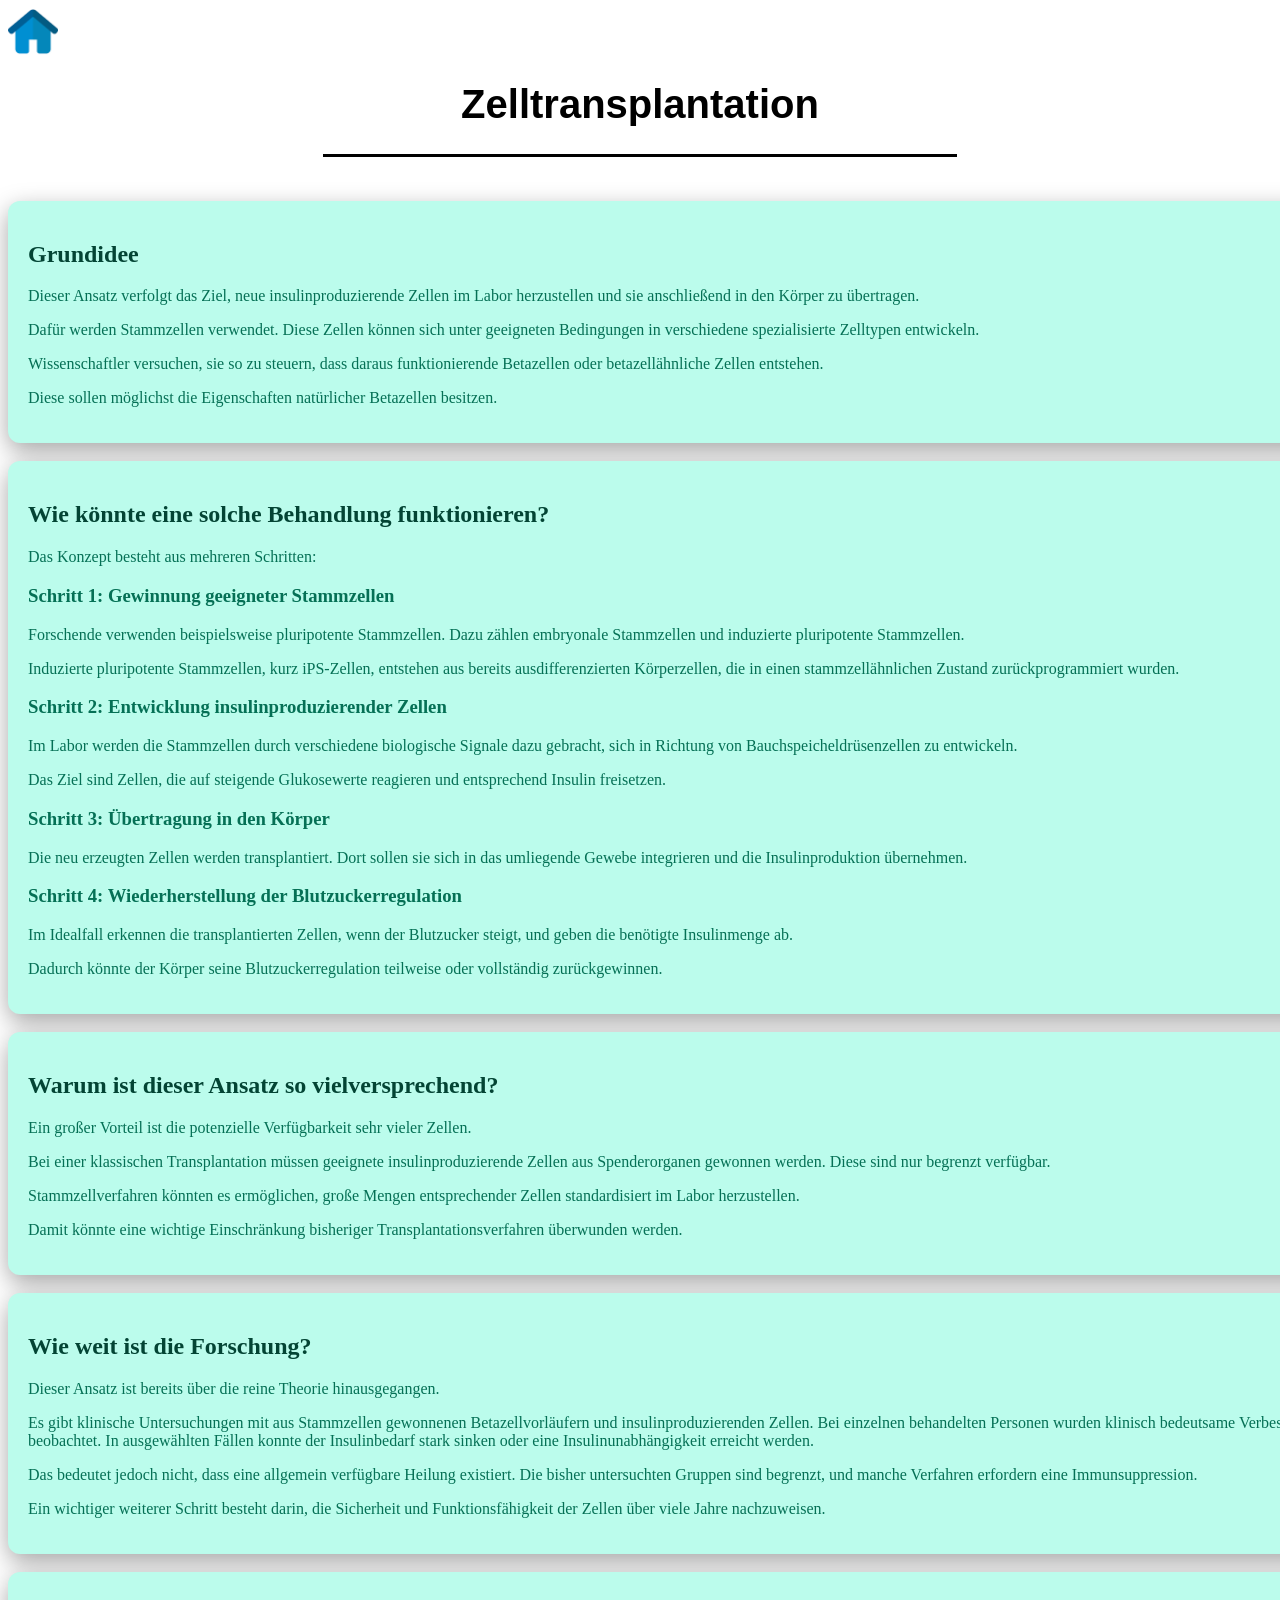
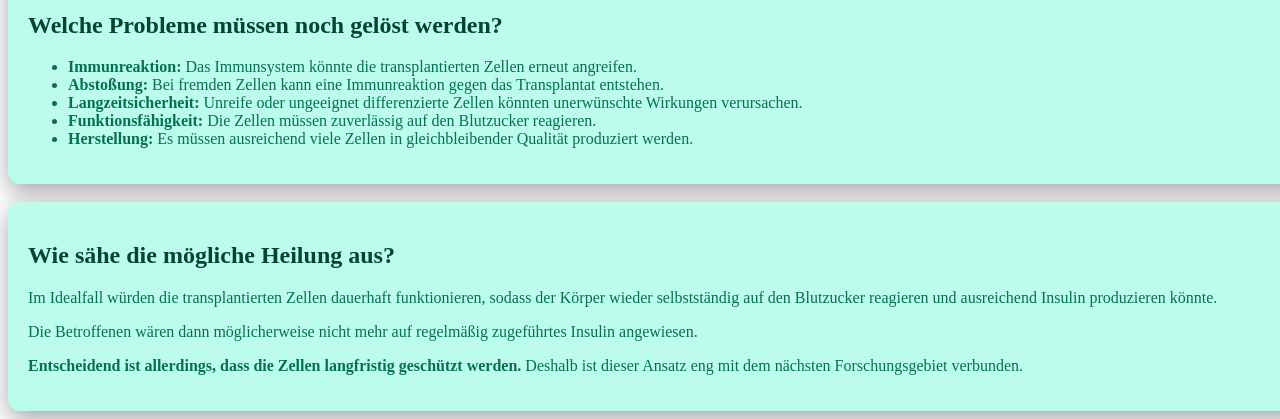
==== Diabetes1.html @ d4abb4f4 "Add files via upload" ====
<html lang="de">
  <head>
    <meta charset="utf-8">
    <meta name="viewport" content="width=device-width, initial-scale=1.0">
    <title>Heilung von Diabetes</title>
<link rel="stylesheet" type="text/css" href="mystyle1.css">
<style type="text/css"></style>
  </head>
  <body>

<a href="index.html"> <img src="Home.png" alt="Homepage" title="Homepage" width="50px">  </a>


<h1> Zelltransplantation </h1>

<hr width="50%" size="3" color="black"> <br> <br>


<div class="Zelltransplantation1">
<h2>Grundidee</h2> <p> Dieser Ansatz verfolgt das Ziel, neue insulinproduzierende Zellen im Labor herzustellen und sie anschließend in den Körper zu übertragen. </p> 
<p> Dafür werden Stammzellen verwendet. Diese Zellen können sich unter geeigneten Bedingungen in verschiedene spezialisierte Zelltypen entwickeln. </p> 
<p> Wissenschaftler versuchen, sie so zu steuern, dass daraus funktionierende Betazellen oder betazellähnliche Zellen entstehen. </p> 
<p> Diese sollen möglichst die Eigenschaften natürlicher Betazellen besitzen. </p> </div>
<br>
<div class="Zelltransplantation2">
<h2>Wie könnte eine solche Behandlung funktionieren?</h2> 
<p> Das Konzept besteht aus mehreren Schritten: </p> 
<h3>Schritt 1: Gewinnung geeigneter Stammzellen</h3> 
<p> Forschende verwenden beispielsweise pluripotente Stammzellen. Dazu zählen embryonale Stammzellen und induzierte pluripotente Stammzellen. </p> 
<p> Induzierte pluripotente Stammzellen, kurz iPS-Zellen, entstehen aus bereits ausdifferenzierten Körperzellen, die in einen stammzellähnlichen Zustand zurückprogrammiert wurden. </p> 
<h3>Schritt 2: Entwicklung insulinproduzierender Zellen</h3> 
<p> Im Labor werden die Stammzellen durch verschiedene biologische Signale dazu gebracht, sich in Richtung von Bauchspeicheldrüsenzellen zu entwickeln. </p> <p> Das Ziel sind Zellen, die auf steigende Glukosewerte reagieren und entsprechend Insulin freisetzen. </p> 
<h3>Schritt 3: Übertragung in den Körper</h3> 
<p> Die neu erzeugten Zellen werden transplantiert. Dort sollen sie sich in das umliegende Gewebe integrieren und die Insulinproduktion übernehmen. </p> 
<h3>Schritt 4: Wiederherstellung der Blutzuckerregulation</h3> 
<p> Im Idealfall erkennen die transplantierten Zellen, wenn der Blutzucker steigt, und geben die benötigte Insulinmenge ab. </p> 
<p> Dadurch könnte der Körper seine Blutzuckerregulation teilweise oder vollständig zurückgewinnen. </p> </div>
<br>
<div class="Zelltransplantation3">
<h2>Warum ist dieser Ansatz so vielversprechend?</h2> 
<p> Ein großer Vorteil ist die potenzielle Verfügbarkeit sehr vieler Zellen. </p> 
<p> Bei einer klassischen Transplantation müssen geeignete insulinproduzierende Zellen aus Spenderorganen gewonnen werden. Diese sind nur begrenzt verfügbar. </p> 
<p> Stammzellverfahren könnten es ermöglichen, große Mengen entsprechender Zellen standardisiert im Labor herzustellen. </p> 
<p> Damit könnte eine wichtige Einschränkung bisheriger Transplantationsverfahren überwunden werden. </p> </div>
<br>
<div class="Zelltransplantation4">
<h2>Wie weit ist die Forschung?</h2> 
<p> Dieser Ansatz ist bereits über die reine Theorie hinausgegangen. </p> 
<p> Es gibt klinische Untersuchungen mit aus Stammzellen gewonnenen Betazellvorläufern und insulinproduzierenden Zellen. Bei einzelnen behandelten Personen wurden klinisch bedeutsame Verbesserungen der Insulinproduktion beobachtet. In ausgewählten Fällen konnte der Insulinbedarf stark sinken oder eine Insulinunabhängigkeit erreicht werden. </p> 
<p> Das bedeutet jedoch nicht, dass eine allgemein verfügbare Heilung existiert. Die bisher untersuchten Gruppen sind begrenzt, und manche Verfahren erfordern eine Immunsuppression. </p> 
<p> Ein wichtiger weiterer Schritt besteht darin, die Sicherheit und Funktionsfähigkeit der Zellen über viele Jahre nachzuweisen. </p> </div>
<br>
<div class="Zelltransplantation5">
<h2>Welche Probleme müssen noch gelöst werden?</h2> 
<ul> 
<li> 
<strong>Immunreaktion:</strong> Das Immunsystem könnte die transplantierten Zellen erneut angreifen. </li> 
<li> 
<strong>Abstoßung:</strong> Bei fremden Zellen kann eine Immunreaktion gegen das Transplantat entstehen. </li> 
<li> 
<strong>Langzeitsicherheit:</strong> Unreife oder ungeeignet differenzierte Zellen könnten unerwünschte Wirkungen verursachen. </li> 
<li> 
<strong>Funktionsfähigkeit:</strong> Die Zellen müssen zuverlässig auf den Blutzucker reagieren. </li> 
<li> 
<strong>Herstellung:</strong> Es müssen ausreichend viele Zellen in gleichbleibender Qualität produziert werden. </li> 
</ul> </div>
<br>
<div class="Zelltransplantation6">
<h2>Wie sähe die mögliche Heilung aus?</h2> 
<p> Im Idealfall würden die transplantierten Zellen dauerhaft funktionieren, sodass der Körper wieder selbstständig auf den Blutzucker reagieren und ausreichend Insulin produzieren könnte. </p> 
<p> Die Betroffenen wären dann möglicherweise nicht mehr auf regelmäßig zugeführtes Insulin angewiesen. </p> 
<p> 
<strong> Entscheidend ist allerdings, dass die Zellen langfristig geschützt werden. </strong> Deshalb ist dieser Ansatz eng mit dem nächsten Forschungsgebiet verbunden. </p></div>



  </body>
</html>
---- mystyle1.css ----
h1 {text-align: center; font-family:helvetica; font-size: 40px}

h2 {color: #034434}




.Zelltransplantation1{
	width: 1500px;
    	padding: 20px;
    	background-color: #BBFCEC;
    	color: #057055;
    	border-radius: 12px;

    	margin-right: auto;
    	margin-left: 0;
	box-shadow: 0 8px 24px rgba(0, 0, 0, 0.35);

}

.Zelltransplantation2{
	width: 1500px;
    	padding: 20px;
    	background-color: #BBFCEC;
    	color: #057055;
    	border-radius: 12px;

    	margin-right: auto;
    	margin-left: 0;
  	box-shadow: 0 8px 24px rgba(0, 0, 0, 0.35);

}

.Zelltransplantation3{
	width: 1500px;
    	padding: 20px;
    	background-color: #BBFCEC;
    	color: #057055;
    	border-radius: 12px;

    	margin-right: auto;
    	margin-left: 0;
 	box-shadow: 0 8px 24px rgba(0, 0, 0, 0.35);

}

.Zelltransplantation4{
	width: 1500px;
    	padding: 20px;
    	background-color: #BBFCEC;
    	color: #057055;
    	border-radius: 12px;

    	margin-right: auto;
    	margin-left: 0;
   	box-shadow: 0 8px 24px rgba(0, 0, 0, 0.35);

}

.Zelltransplantation5{
	width: 1500px;
    	padding: 20px;
    	background-color: #BBFCEC;
    	color: #057055;
    	border-radius: 12px;

    	margin-right: auto;
    	margin-left: 0;
   	box-shadow: 0 8px 24px rgba(0, 0, 0, 0.35);

}

.Zelltransplantation6{
	width: 1500px;
    	padding: 20px;
    	background-color: #BBFCEC;
    	color: #057055;
    	border-radius: 12px;

    	margin-right: auto;
    	margin-left: 0;
    	box-shadow: 0 8px 24px rgba(0, 0, 0, 0.35);

}

.Betazellen1{
	width: 1500px;
    	padding: 20px;
    	background-color: #BBFCEC;
    	color: #057055;
    	border-radius: 12px;

    	margin-right: auto;
    	margin-left: 0;
    	box-shadow: 0 8px 24px rgba(0, 0, 0, 0.35);

}

.Betazellen2{
	width: 1500px;
    	padding: 20px;
    	background-color: #BBFCEC;
    	color: #057055;
    	border-radius: 12px;

    	margin-right: auto;
    	margin-left: 0;
    	box-shadow: 0 8px 24px rgba(0, 0, 0, 0.35);

}

.Betazellen3{
	width: 1500px;
    	padding: 20px;
    	background-color: #BBFCEC;
    	color: #057055;
    	border-radius: 12px;

    	margin-right: auto;
    	margin-left: 0;
    	box-shadow: 0 8px 24px rgba(0, 0, 0, 0.35);

}

.Betazellen4{
	width: 1500px;
    	padding: 20px;
    	background-color: #BBFCEC;
    	color: #057055;
    	border-radius: 12px;

    	margin-right: auto;
    	margin-left: 0;
    	box-shadow: 0 8px 24px rgba(0, 0, 0, 0.35);

}

.Betazellen5{
	width: 1500px;
    	padding: 20px;
    	background-color: #BBFCEC;
    	color: #057055;
    	border-radius: 12px;

    	margin-right: auto;
    	margin-left: 0;
    	box-shadow: 0 8px 24px rgba(0, 0, 0, 0.35);

}

.Betazellen6{
	width: 1500px;
    	padding: 20px;
    	background-color: #BBFCEC;
    	color: #057055;
    	border-radius: 12px;

    	margin-right: auto;
    	margin-left: 0;
    	box-shadow: 0 8px 24px rgba(0, 0, 0, 0.35);

}

.Immunsystem{
	width: 1500px;
    	padding: 20px;
    	background-color: #BBFCEC;
    	color: #057055;
    	border-radius: 12px;

    	margin-right: auto;
    	margin-left: 0;
    	box-shadow: 0 8px 24px rgba(0, 0, 0, 0.35);

}

.Bauchspeicheldruese{
	width: 1500px;
    	padding: 20px;
    	background-color: #BBFCEC;
    	color: #057055;
    	border-radius: 12px;

    	margin-right: auto;
    	margin-left: 0;
    	box-shadow: 0 8px 24px rgba(0, 0, 0, 0.35);

}

.Typ2Diabetes{
	width: 1500px;
    	padding: 20px;
    	background-color: #BBFCEC;
    	color: #057055;
    	border-radius: 12px;

    	margin-right: auto;
    	margin-left: 0;
    	box-shadow: 0 8px 24px rgba(0, 0, 0, 0.35);

}
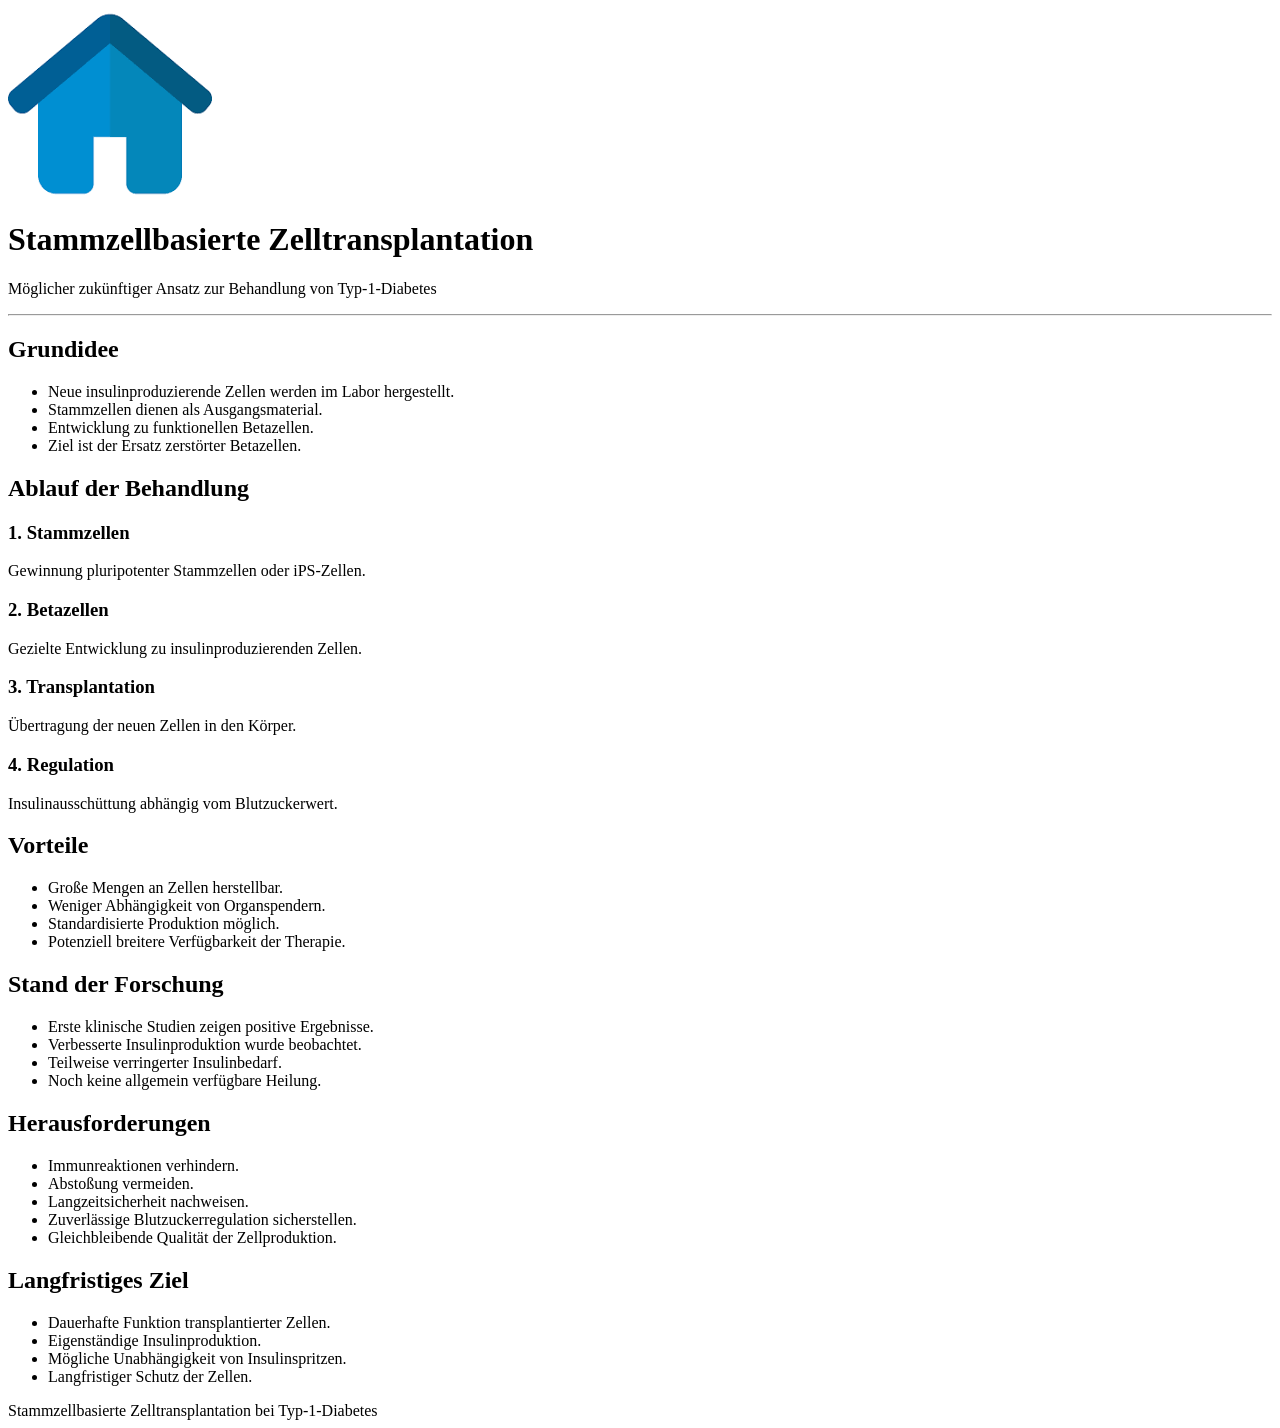
==== commit 08bbeb68: "Refactor Diabetes1.html with updated structure" ====
--- a/Diabetes1.html
+++ b/Diabetes1.html
@@ -3,76 +3,111 @@
     <meta charset="utf-8">
     <meta name="viewport" content="width=device-width, initial-scale=1.0">
     <title>Heilung von Diabetes</title>
-<link rel="stylesheet" type="text/css" href="mystyle1.css">
+<link rel="stylesheet" type="text/css" href="mystylecsszelltrans.css">
 <style type="text/css"></style>
   </head>
   <body>
 
-<a href="index.html"> <img src="Home.png" alt="Homepage" title="Homepage" width="50px">  </a>
 
 
-<h1> Zelltransplantation </h1>
-
-<hr width="50%" size="3" color="black"> <br> <br>
+  <header>
+    <a href="index.html" class="home-btn">
+      <img src="Home.png" alt="Startseite" title="Startseite">
+    </a>
 
 
-<div class="Zelltransplantation1">
-<h2>Grundidee</h2> <p> Dieser Ansatz verfolgt das Ziel, neue insulinproduzierende Zellen im Labor herzustellen und sie anschließend in den Körper zu übertragen. </p> 
-<p> Dafür werden Stammzellen verwendet. Diese Zellen können sich unter geeigneten Bedingungen in verschiedene spezialisierte Zelltypen entwickeln. </p> 
-<p> Wissenschaftler versuchen, sie so zu steuern, dass daraus funktionierende Betazellen oder betazellähnliche Zellen entstehen. </p> 
-<p> Diese sollen möglichst die Eigenschaften natürlicher Betazellen besitzen. </p> </div>
-<br>
-<div class="Zelltransplantation2">
-<h2>Wie könnte eine solche Behandlung funktionieren?</h2> 
-<p> Das Konzept besteht aus mehreren Schritten: </p> 
-<h3>Schritt 1: Gewinnung geeigneter Stammzellen</h3> 
-<p> Forschende verwenden beispielsweise pluripotente Stammzellen. Dazu zählen embryonale Stammzellen und induzierte pluripotente Stammzellen. </p> 
-<p> Induzierte pluripotente Stammzellen, kurz iPS-Zellen, entstehen aus bereits ausdifferenzierten Körperzellen, die in einen stammzellähnlichen Zustand zurückprogrammiert wurden. </p> 
-<h3>Schritt 2: Entwicklung insulinproduzierender Zellen</h3> 
-<p> Im Labor werden die Stammzellen durch verschiedene biologische Signale dazu gebracht, sich in Richtung von Bauchspeicheldrüsenzellen zu entwickeln. </p> <p> Das Ziel sind Zellen, die auf steigende Glukosewerte reagieren und entsprechend Insulin freisetzen. </p> 
-<h3>Schritt 3: Übertragung in den Körper</h3> 
-<p> Die neu erzeugten Zellen werden transplantiert. Dort sollen sie sich in das umliegende Gewebe integrieren und die Insulinproduktion übernehmen. </p> 
-<h3>Schritt 4: Wiederherstellung der Blutzuckerregulation</h3> 
-<p> Im Idealfall erkennen die transplantierten Zellen, wenn der Blutzucker steigt, und geben die benötigte Insulinmenge ab. </p> 
-<p> Dadurch könnte der Körper seine Blutzuckerregulation teilweise oder vollständig zurückgewinnen. </p> </div>
-<br>
-<div class="Zelltransplantation3">
-<h2>Warum ist dieser Ansatz so vielversprechend?</h2> 
-<p> Ein großer Vorteil ist die potenzielle Verfügbarkeit sehr vieler Zellen. </p> 
-<p> Bei einer klassischen Transplantation müssen geeignete insulinproduzierende Zellen aus Spenderorganen gewonnen werden. Diese sind nur begrenzt verfügbar. </p> 
-<p> Stammzellverfahren könnten es ermöglichen, große Mengen entsprechender Zellen standardisiert im Labor herzustellen. </p> 
-<p> Damit könnte eine wichtige Einschränkung bisheriger Transplantationsverfahren überwunden werden. </p> </div>
-<br>
-<div class="Zelltransplantation4">
-<h2>Wie weit ist die Forschung?</h2> 
-<p> Dieser Ansatz ist bereits über die reine Theorie hinausgegangen. </p> 
-<p> Es gibt klinische Untersuchungen mit aus Stammzellen gewonnenen Betazellvorläufern und insulinproduzierenden Zellen. Bei einzelnen behandelten Personen wurden klinisch bedeutsame Verbesserungen der Insulinproduktion beobachtet. In ausgewählten Fällen konnte der Insulinbedarf stark sinken oder eine Insulinunabhängigkeit erreicht werden. </p> 
-<p> Das bedeutet jedoch nicht, dass eine allgemein verfügbare Heilung existiert. Die bisher untersuchten Gruppen sind begrenzt, und manche Verfahren erfordern eine Immunsuppression. </p> 
-<p> Ein wichtiger weiterer Schritt besteht darin, die Sicherheit und Funktionsfähigkeit der Zellen über viele Jahre nachzuweisen. </p> </div>
-<br>
-<div class="Zelltransplantation5">
-<h2>Welche Probleme müssen noch gelöst werden?</h2> 
-<ul> 
-<li> 
-<strong>Immunreaktion:</strong> Das Immunsystem könnte die transplantierten Zellen erneut angreifen. </li> 
-<li> 
-<strong>Abstoßung:</strong> Bei fremden Zellen kann eine Immunreaktion gegen das Transplantat entstehen. </li> 
-<li> 
-<strong>Langzeitsicherheit:</strong> Unreife oder ungeeignet differenzierte Zellen könnten unerwünschte Wirkungen verursachen. </li> 
-<li> 
-<strong>Funktionsfähigkeit:</strong> Die Zellen müssen zuverlässig auf den Blutzucker reagieren. </li> 
-<li> 
-<strong>Herstellung:</strong> Es müssen ausreichend viele Zellen in gleichbleibender Qualität produziert werden. </li> 
-</ul> </div>
-<br>
-<div class="Zelltransplantation6">
-<h2>Wie sähe die mögliche Heilung aus?</h2> 
-<p> Im Idealfall würden die transplantierten Zellen dauerhaft funktionieren, sodass der Körper wieder selbstständig auf den Blutzucker reagieren und ausreichend Insulin produzieren könnte. </p> 
-<p> Die Betroffenen wären dann möglicherweise nicht mehr auf regelmäßig zugeführtes Insulin angewiesen. </p> 
-<p> 
-<strong> Entscheidend ist allerdings, dass die Zellen langfristig geschützt werden. </strong> Deshalb ist dieser Ansatz eng mit dem nächsten Forschungsgebiet verbunden. </p></div>
+    <h1>Stammzellbasierte Zelltransplantation</h1>
+    <p>Möglicher zukünftiger Ansatz zur Behandlung von Typ-1-Diabetes</p>
+  </header>
 
+  <hr>
 
+  <div class="container">
+
+    <div class="card">
+      <h2>Grundidee</h2>
+      <ul>
+        <li>Neue insulinproduzierende Zellen werden im Labor hergestellt.</li>
+        <li>Stammzellen dienen als Ausgangsmaterial.</li>
+        <li>Entwicklung zu funktionellen Betazellen.</li>
+        <li>Ziel ist der Ersatz zerstörter Betazellen.</li>
+      </ul>
+    </div>
+
+    <div class="card">
+      <h2>Ablauf der Behandlung</h2>
+
+      <div class="process">
+
+        <div class="step">
+          <h3>1. Stammzellen</h3>
+          <p>Gewinnung pluripotenter Stammzellen oder iPS-Zellen.</p>
+        </div>
+
+        <div class="step">
+          <h3>2. Betazellen</h3>
+          <p>Gezielte Entwicklung zu insulinproduzierenden Zellen.</p>
+        </div>
+
+        <div class="step">
+          <h3>3. Transplantation</h3>
+          <p>Übertragung der neuen Zellen in den Körper.</p>
+        </div>
+
+        <div class="step">
+          <h3>4. Regulation</h3>
+          <p>Insulinausschüttung abhängig vom Blutzuckerwert.</p>
+        </div>
+
+      </div>
+    </div>
+
+    <div class="card highlight">
+      <h2>Vorteile</h2>
+      <ul>
+        <li>Große Mengen an Zellen herstellbar.</li>
+        <li>Weniger Abhängigkeit von Organspendern.</li>
+        <li>Standardisierte Produktion möglich.</li>
+        <li>Potenziell breitere Verfügbarkeit der Therapie.</li>
+      </ul>
+    </div>
+
+    <div class="card">
+      <h2> Stand der Forschung</h2>
+      <ul>
+        <li>Erste klinische Studien zeigen positive Ergebnisse.</li>
+        <li>Verbesserte Insulinproduktion wurde beobachtet.</li>
+        <li>Teilweise verringerter Insulinbedarf.</li>
+        <li>Noch keine allgemein verfügbare Heilung.</li>
+      </ul>
+    </div>
+
+    <div class="card">
+      <h2>Herausforderungen</h2>
+      <ul>
+        <li>Immunreaktionen verhindern.</li>
+        <li>Abstoßung vermeiden.</li>
+        <li>Langzeitsicherheit nachweisen.</li>
+        <li>Zuverlässige Blutzuckerregulation sicherstellen.</li>
+        <li>Gleichbleibende Qualität der Zellproduktion.</li>
+      </ul>
+    </div>
+
+    <div class="card highlight">
+      <h2>Langfristiges Ziel</h2>
+      <ul>
+        <li>Dauerhafte Funktion transplantierter Zellen.</li>
+        <li>Eigenständige Insulinproduktion.</li>
+        <li>Mögliche Unabhängigkeit von Insulinspritzen.</li>
+        <li>Langfristiger Schutz der Zellen.</li>
+      </ul>
+    </div>
+
+  </div>
+
+  <footer>
+    Stammzellbasierte Zelltransplantation bei Typ-1-Diabetes
+  </footer>
 
   </body>
-</html>+</html>
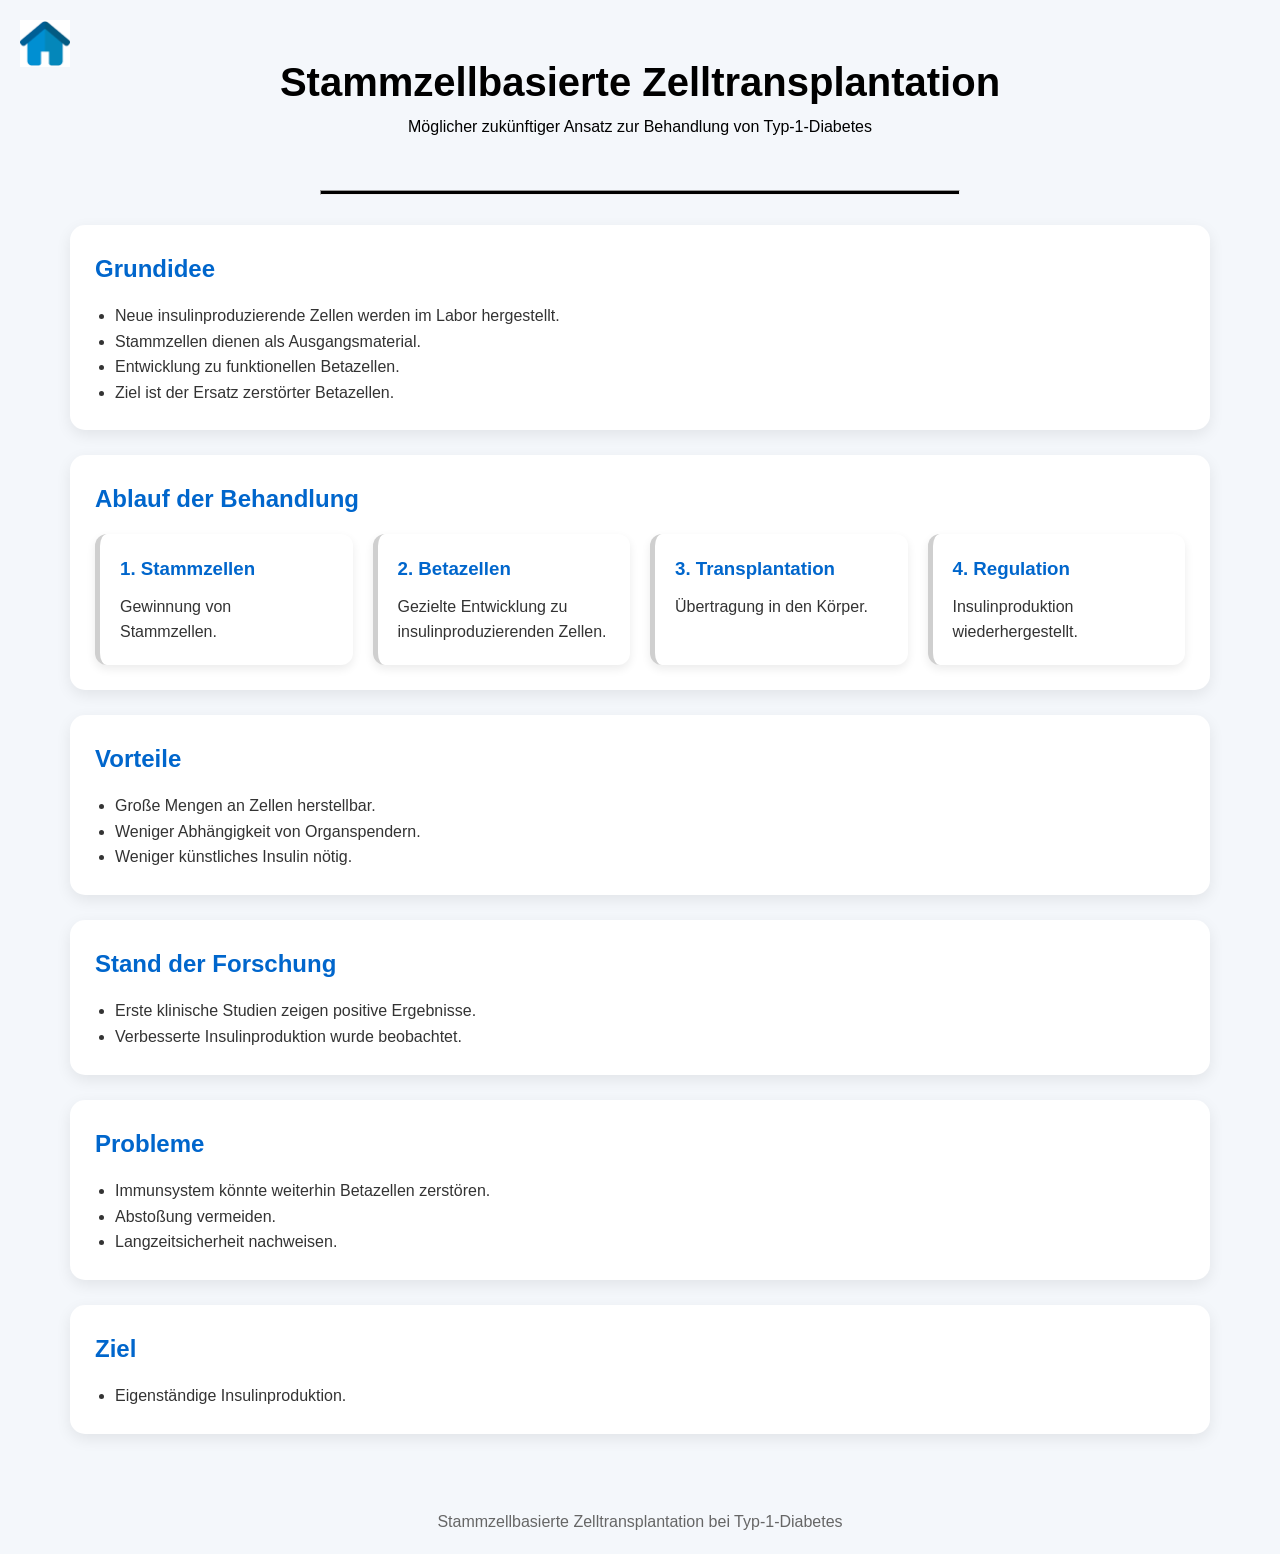
==== commit 1f7abfb8: "Diabetes1.html aktualisieren" ====
--- a/Diabetes1.html
+++ b/Diabetes1.html
@@ -41,7 +41,7 @@
 
         <div class="step">
           <h3>1. Stammzellen</h3>
-          <p>Gewinnung pluripotenter Stammzellen oder iPS-Zellen.</p>
+          <p>Gewinnung von Stammzellen.</p>
         </div>
 
         <div class="step">
@@ -51,12 +51,12 @@
 
         <div class="step">
           <h3>3. Transplantation</h3>
-          <p>Übertragung der neuen Zellen in den Körper.</p>
+          <p>Übertragung in den Körper.</p>
         </div>
 
         <div class="step">
           <h3>4. Regulation</h3>
-          <p>Insulinausschüttung abhängig vom Blutzuckerwert.</p>
+          <p>Insulinproduktion wiederhergestellt.</p>
         </div>
 
       </div>
@@ -67,8 +67,7 @@
       <ul>
         <li>Große Mengen an Zellen herstellbar.</li>
         <li>Weniger Abhängigkeit von Organspendern.</li>
-        <li>Standardisierte Produktion möglich.</li>
-        <li>Potenziell breitere Verfügbarkeit der Therapie.</li>
+       <li>Weniger künstliches Insulin nötig.</li> 
       </ul>
     </div>
 
@@ -77,29 +76,26 @@
       <ul>
         <li>Erste klinische Studien zeigen positive Ergebnisse.</li>
         <li>Verbesserte Insulinproduktion wurde beobachtet.</li>
-        <li>Teilweise verringerter Insulinbedarf.</li>
-        <li>Noch keine allgemein verfügbare Heilung.</li>
+       
       </ul>
     </div>
 
     <div class="card">
-      <h2>Herausforderungen</h2>
+      <h2>Probleme</h2>
       <ul>
-        <li>Immunreaktionen verhindern.</li>
+        <li>Immunsystem könnte weiterhin Betazellen zerstören.</li>
         <li>Abstoßung vermeiden.</li>
         <li>Langzeitsicherheit nachweisen.</li>
-        <li>Zuverlässige Blutzuckerregulation sicherstellen.</li>
-        <li>Gleichbleibende Qualität der Zellproduktion.</li>
+      
       </ul>
     </div>
 
     <div class="card highlight">
-      <h2>Langfristiges Ziel</h2>
+      <h2> Ziel</h2>
       <ul>
-        <li>Dauerhafte Funktion transplantierter Zellen.</li>
+        
         <li>Eigenständige Insulinproduktion.</li>
-        <li>Mögliche Unabhängigkeit von Insulinspritzen.</li>
-        <li>Langfristiger Schutz der Zellen.</li>
+      
       </ul>
     </div>
 
--- a/mystylecsszelltrans.css
+++ b/mystylecsszelltrans.css
@@ -0,0 +1,103 @@
+*{
+    margin:0;
+    padding:0;
+    box-sizing:border-box;
+    font-family:Arial, sans-serif;
+}
+
+body{
+    background:#f4f7fb;
+    color:#333;
+    line-height:1.6;
+}
+
+hr{
+    margin-left: auto;
+    margin-right:auto;
+    width: 50%;
+    height:5;
+    background-color:black;
+
+
+}
+
+
+
+header{
+   
+    color:black;
+    text-align:center;
+    padding:50px 20px;
+}
+
+.home-btn{
+    position:absolute;
+    top:20px;
+    left:20px;
+}
+
+.home-btn img{
+    width:50px;
+    transition:0.3s;
+}
+
+.home-btn img:hover{
+    transform:scale(1.1);
+}
+
+header h1{
+    font-size:2.5rem;
+}
+
+.container{
+    max-width:1200px;
+    margin:auto;
+    padding:30px;
+}
+
+.card{
+    background:white;
+    border-radius:15px;
+    padding:25px;
+    margin-bottom:25px;
+    box-shadow:0 5px 15px rgba(0,0,0,0.08);
+}
+
+.card h2{
+    color:#0066cc;
+    margin-bottom:15px;
+}
+
+.card ul{
+    padding-left:20px;
+}
+
+.process{
+    display:grid;
+    grid-template-columns:repeat(auto-fit,minmax(220px,1fr));
+    gap:20px;
+}
+
+.step{
+    background:white;
+    border-left:5px solid #CFCFCF;
+    padding:20px;
+    border-radius:12px;
+    box-shadow:0 4px 10px rgba(0,0,0,0.08);
+}
+
+.step h3{
+    color:#0066cc;
+    margin-bottom:10px;
+}
+
+.highlight{
+    background:white;
+    
+}
+
+footer{
+    text-align:center;
+    padding:20px;
+    color:#666;
+}
